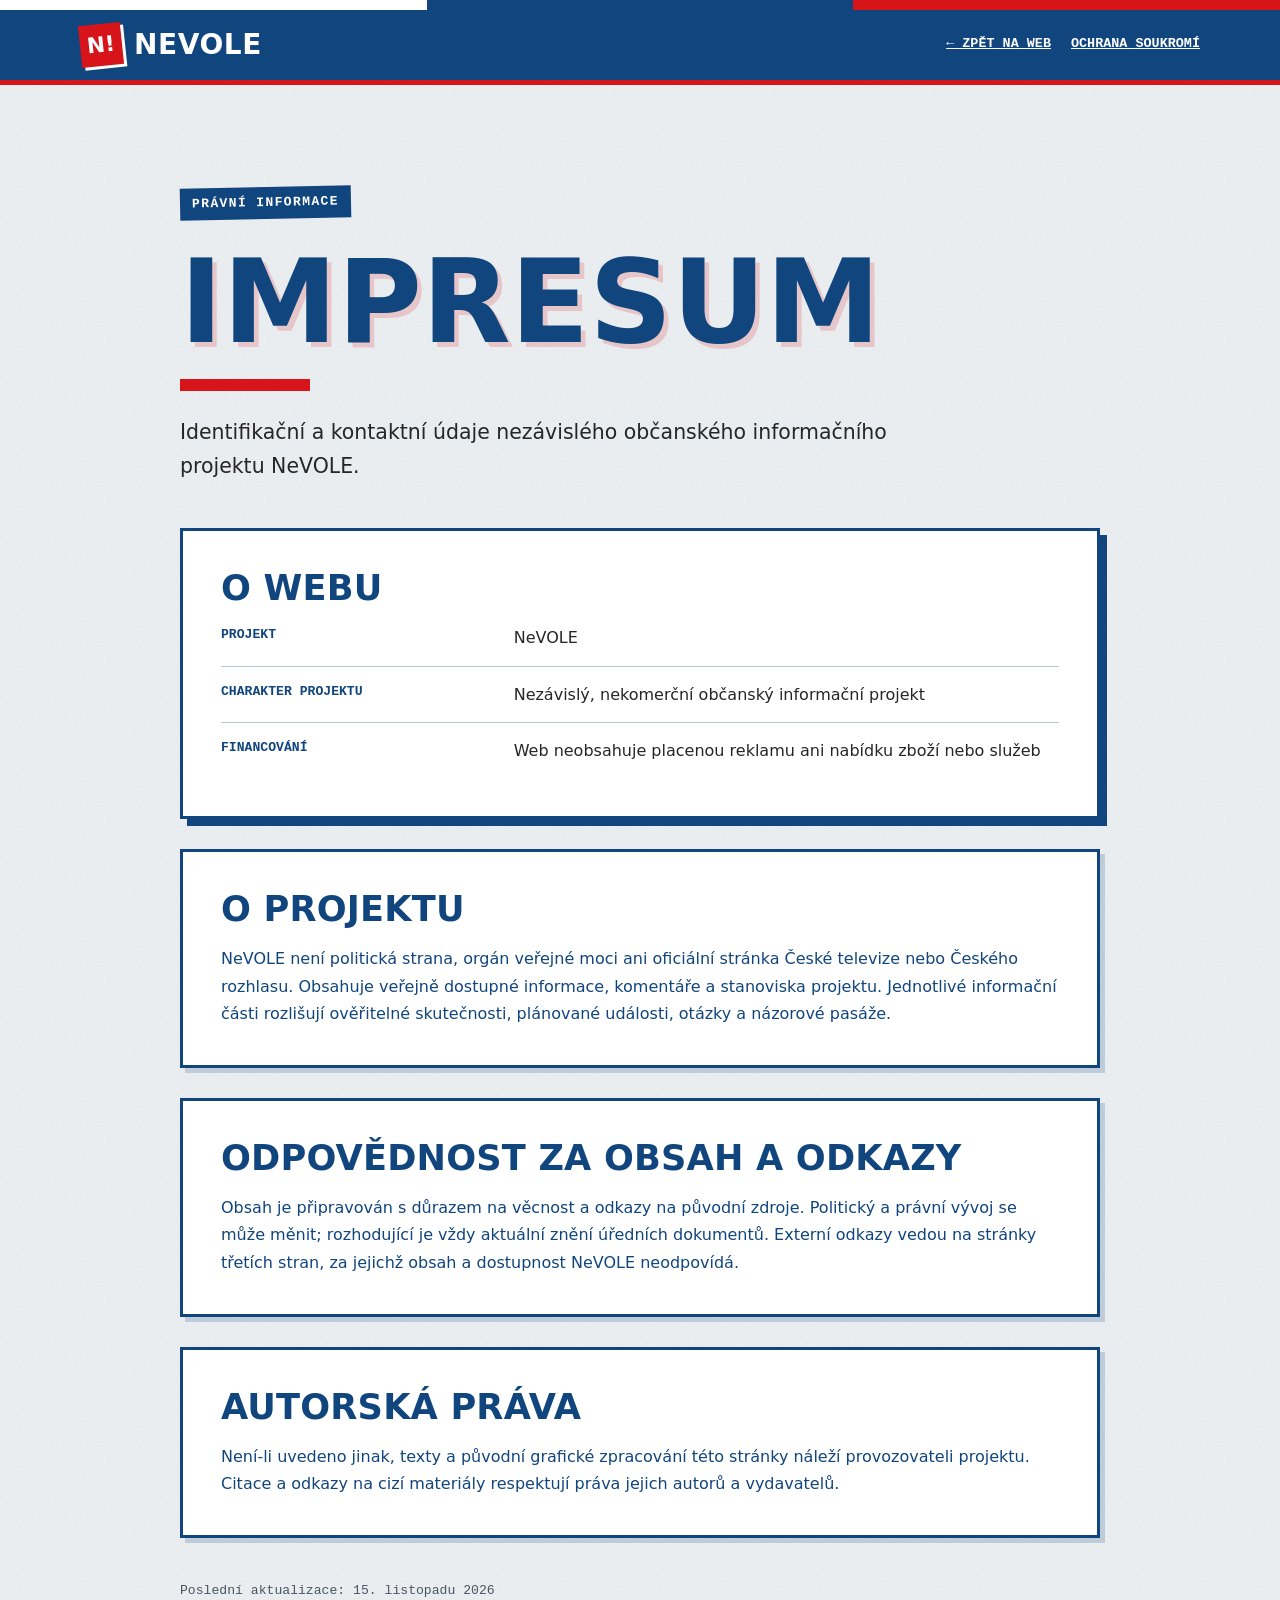
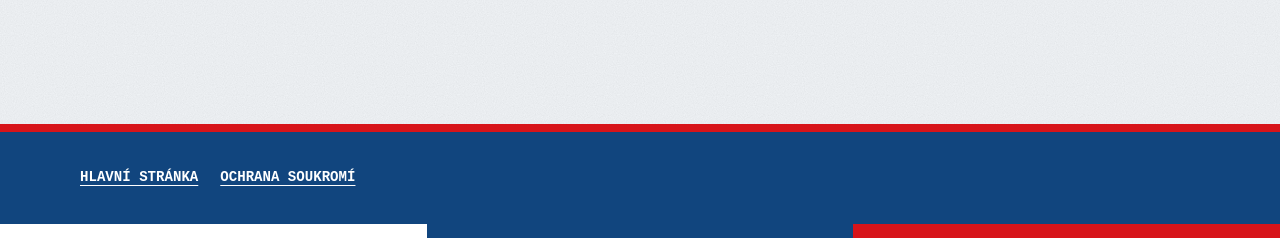
==== impresum.html @ c088b95d "Přidat impresum.html" ====
<!doctype html>
<html lang="cs">
<head>
  <meta charset="utf-8"><meta name="viewport" content="width=device-width, initial-scale=1"><meta name="theme-color" content="#11457e">
  <meta name="description" content="Identifikační a kontaktní údaje projektu NeVOLE."><meta name="robots" content="index,follow">
  <title>Impresum — NeVOLE</title><link rel="icon" type="image/svg+xml" href="favicon.svg"><link rel="stylesheet" href="styles.css">
</head>
<body class="legal-page">
  <a class="skip-link" href="#obsah">Přejít na obsah</a><div class="tricolor" aria-hidden="true"><span></span><span></span><span></span></div>
  <header class="site-header"><a class="brand" href="index.html" aria-label="NeVOLE – hlavní stránka"><span class="brand-mark">N!</span>NeVOLE</a><nav class="legal-top-nav" aria-label="Navigace"><a href="index.html">← Zpět na web</a><a href="ochrana-soukromi.html">Ochrana soukromí</a></nav></header>
  <main id="obsah" class="legal-main"><div class="container legal-container">
    <p class="section-kicker">Právní informace</p><h1>Impresum</h1><p class="legal-lead">Identifikační a kontaktní údaje nezávislého občanského informačního projektu NeVOLE.</p>
    <section class="legal-card" aria-labelledby="operatorTitle"><h2 id="operatorTitle">O webu</h2><dl class="legal-data"><div><dt>Projekt</dt><dd>NeVOLE</dd></div><div><dt>Charakter projektu</dt><dd>Nezávislý, nekomerční občanský informační projekt</dd></div><div><dt>Financování</dt><dd>Web neobsahuje placenou reklamu ani nabídku zboží nebo služeb</dd></div></dl></section>
    <section class="legal-section"><h2>O projektu</h2><p>NeVOLE není politická strana, orgán veřejné moci ani oficiální stránka České televize nebo Českého rozhlasu. Obsahuje veřejně dostupné informace, komentáře a stanoviska projektu. Jednotlivé informační části rozlišují ověřitelné skutečnosti, plánované události, otázky a názorové pasáže.</p></section>
    <section class="legal-section"><h2>Odpovědnost za obsah a odkazy</h2><p>Obsah je připravován s důrazem na věcnost a odkazy na původní zdroje. Politický a právní vývoj se může měnit; rozhodující je vždy aktuální znění úředních dokumentů. Externí odkazy vedou na stránky třetích stran, za jejichž obsah a dostupnost NeVOLE neodpovídá.</p></section>
    <section class="legal-section"><h2>Autorská práva</h2><p>Není-li uvedeno jinak, texty a původní grafické zpracování této stránky náleží provozovateli projektu. Citace a odkazy na cizí materiály respektují práva jejich autorů a vydavatelů.</p></section>
    <p class="legal-updated">Poslední aktualizace: 15. listopadu 2026</p>
  </div></main>
  <footer class="site-footer legal-footer"><div class="container"><nav class="legal-links" aria-label="Právní informace"><a href="index.html">Hlavní stránka</a><a href="ochrana-soukromi.html">Ochrana soukromí</a></nav></div></footer><div class="tricolor tricolor-bottom" aria-hidden="true"><span></span><span></span><span></span></div>
</body>
</html>
---- styles.css ----
/* NeVOLE 1.04 — „Plakát '89": revoluční plakátový styl v barvách české vlajky.
   Bílá, modrá Pantone 293 (#11457E), červená Pantone 485 (#D7141A).
   Žlutá patří výhradně dočasné výzvě nad hero.
   Bez externích fontů a bez sledování; vysoký kontrast zachován. */

/* Plakátové písmo: použije systémový Impact, pokud je k dispozici (bez umělého ztučnění). */
@font-face{
  font-family:"Plakat";
  src:local("Impact"),local("Haettenschweiler"),local("Anton");
  font-weight:400 900;
}

:root{
  --ink:#11457e;
  --paper:#ffffff;
  --paper-light:#ffffff;
  --red:#d7141a;
  --red-dark:#c21217;
  --blue:#11457e;
  --yellow:#ffd400;
  --text:#262626;
  --muted:#4a5563;
  --poster:"Plakat","Arial Narrow","Roboto Condensed","sans-serif-condensed",system-ui,sans-serif;
  --type:"Courier New",Courier,"Liberation Mono",ui-monospace,monospace;
  --body:Inter,ui-sans-serif,system-ui,-apple-system,"Segoe UI",Arial,sans-serif;
  --shadow:7px 7px 0 var(--ink);
  --tape:repeating-linear-gradient(-45deg,#fff 0 14px,var(--red) 14px 28px);
  --tape-yellow:repeating-linear-gradient(-45deg,var(--yellow) 0 14px,var(--ink) 14px 28px);
  --rays:repeating-conic-gradient(from 0deg at 82% 50%,var(--red) 0 7.5deg,var(--red-dark) 7.5deg 15deg);
}

*,*::before,*::after{box-sizing:border-box}
html{scroll-behavior:smooth;scroll-padding-top:92px}
body{
  margin:0;
  font-family:var(--body);
  color:var(--ink);
  line-height:1.7;
  overflow-x:clip;
  background-color:var(--paper);
  /* jemné zrno papíru */
  background-image:url("data:image/svg+xml,%3Csvg xmlns='http://www.w3.org/2000/svg' width='160' height='160'%3E%3Cfilter id='n'%3E%3CfeTurbulence type='fractalNoise' baseFrequency='.9' numOctaves='2' stitchTiles='stitch'/%3E%3CfeColorMatrix values='0 0 0 0 0 0 0 0 0 0 0 0 0 0 0 0 0 0 .07 0'/%3E%3C/filter%3E%3Crect width='160' height='160' filter='url(%23n)'/%3E%3C/svg%3E");
}
::selection{background:var(--red);color:#fff}
a{color:var(--blue)}
button{font:inherit}
button,a{touch-action:manipulation}
a:focus-visible,button:focus-visible,summary:focus-visible{
  outline:3px solid #fff;
  outline-offset:2px;
  box-shadow:0 0 0 9px var(--red);
}
p{margin:0 0 1.2rem}
h1,h2,h3{line-height:1.1;margin-top:0}
h2{
  font-family:var(--poster);
  font-weight:900;
  font-size:clamp(2.3rem,5.4vw,4.2rem);
  text-transform:uppercase;
  letter-spacing:.005em;
  line-height:1.06;
  margin:10px 0 28px;
}
h3{font-size:1.2rem;font-weight:800;margin:0 0 10px;letter-spacing:-.01em}
.container{width:min(1120px,calc(100% - 50px));margin-inline:auto}

.skip-link{position:absolute;transform:translateY(-150%);z-index:99;background:#fff;color:var(--ink);border:3px solid var(--ink);font-weight:800;padding:8px 15px}
.skip-link:focus{transform:none}

/* Trikolóra */
.tricolor{display:grid;grid-template-columns:repeat(3,1fr);height:10px}
.tricolor span:nth-child(1){background:#fff}
.tricolor span:nth-child(2){background:var(--blue)}
.tricolor span:nth-child(3){background:var(--red)}
.tricolor-bottom{height:14px}

/* Hlavička */
.site-header{
  position:sticky;top:0;z-index:10;
  background:var(--ink);color:var(--paper);
  border-bottom:5px solid var(--red);
  display:flex;align-items:center;justify-content:space-between;gap:16px;
  padding:11px max(25px,calc((100vw - 1120px)/2));
}
.brand{
  display:flex;align-items:center;gap:12px;
  font-family:var(--poster);font-weight:900;font-size:1.75rem;letter-spacing:.02em;
  text-transform:uppercase;text-decoration:none;color:var(--paper);
}
.brand-mark{
  display:grid;place-items:center;width:42px;height:42px;
  background:var(--red);color:#fff;
  font-size:1.35rem;letter-spacing:0;
  transform:rotate(-6deg);
  box-shadow:3px 3px 0 #fff;
}
.site-nav{display:flex;align-items:center;gap:6px}
.site-nav a{
  font-family:var(--type);font-size:.84rem;font-weight:700;
  text-transform:uppercase;letter-spacing:.06em;
  text-decoration:none;color:var(--paper);
  padding:6px 10px;
}
.site-nav a:hover,.site-nav a:focus-visible{background:#fff;color:var(--ink)}
.menu-toggle{
  display:none;cursor:pointer;
  background:#fff;color:var(--ink);
  border:0;padding:8px 14px;
  font-family:var(--type);font-weight:700;text-transform:uppercase;
  box-shadow:3px 3px 0 var(--red);
}

/* Dočasná výzva (vkládá script.js nad hero) */
.urgent{
  position:relative;
  background:var(--yellow);color:var(--ink);
  padding:clamp(48px,6vw,74px) 0;
}
.urgent::before,.urgent::after{
  content:"";position:absolute;left:0;right:0;height:14px;background:var(--tape-yellow);
}
.urgent::before{top:0}
.urgent::after{bottom:0}
.urgent h2{font-size:clamp(2.4rem,6.4vw,5rem);max-width:980px;margin:16px 0 22px}
.urgent .lead{max-width:780px;color:var(--ink);font-weight:500}
.urgent .section-kicker{background:var(--ink);color:var(--yellow)}
.urgent-button{
  display:inline-block;margin-top:8px;padding:14px 24px;
  background:var(--ink);color:#fff;
  font-family:var(--poster);font-size:1.3rem;font-weight:900;
  text-transform:uppercase;letter-spacing:.04em;text-decoration:none;
  box-shadow:6px 6px 0 var(--red);
  transition:transform .12s,box-shadow .12s;
}
.urgent-button:hover{transform:translate(-2px,-2px);box-shadow:9px 9px 0 var(--red)}
.urgent-button:active{transform:translate(4px,4px);box-shadow:2px 2px 0 var(--red)}
.urgent-rules{display:flex;flex-wrap:wrap;gap:14px 18px;list-style:none;margin:6px 0 26px;padding:0}
.urgent-rules li{
  padding:6px 16px;background:#fff;color:var(--ink);
  border:3px solid var(--ink);box-shadow:4px 4px 0 var(--ink);
  font-family:var(--poster);font-weight:900;font-size:1.35rem;
  text-transform:uppercase;letter-spacing:.04em;line-height:1.2;
}
.urgent-rules li:nth-child(odd){transform:rotate(-2deg)}
.urgent-rules li:nth-child(even){transform:rotate(1.5deg)}
.urgent-rules li:last-child{background:var(--red);color:#fff}
.urgent-small{display:block;margin-top:22px;font-family:var(--type);font-size:.8rem;font-weight:700;color:var(--ink)}

/* Hero: rudý plakát s paprsky */
.hero{background:var(--red);background-image:var(--rays);color:#fff;overflow:hidden;border-bottom:6px solid var(--ink)}
.hero-inner{min-height:560px;position:relative;display:flex;align-items:center;padding-block:70px}
.hero-copy{position:relative;z-index:2;max-width:860px;padding-right:80px}
.hero .eyebrow{
  display:inline-block;margin:0 0 30px;padding:7px 15px;
  background:#fff;color:var(--ink);
  font-family:var(--type);font-size:1rem;font-weight:700;
  text-transform:uppercase;letter-spacing:.07em;
  transform:rotate(-2.5deg);
  box-shadow:5px 5px 0 var(--ink);
}
.hero h1{
  font-family:var(--poster);font-weight:900;
  font-size:clamp(3.3rem,8.4vw,7.6rem);
  text-transform:uppercase;letter-spacing:.005em;line-height:1.02;
  color:#fff;margin:0 0 28px;
  text-shadow:.05em .05em 0 var(--ink);
}
.hero-underline{display:block;width:170px;height:12px;background:#fff;border:2px solid var(--ink);margin:0 0 28px}
.hero-lead{
  max-width:700px;margin:0;padding:16px 20px;
  background:var(--ink);color:#fff;
  font-size:clamp(1rem,1.8vw,1.25rem);font-weight:500;line-height:1.65;
  border-left:8px solid #fff;
}
.hero-keys{
  position:absolute;right:-55px;top:50%;z-index:1;
  width:clamp(230px,29vw,420px);height:auto;
  transform:translateY(-50%) rotate(4deg);
  transform-origin:50% 0;
  filter:drop-shadow(10px 12px 0 rgba(0,0,0,.45));
  pointer-events:none;
  animation:cinkani 3.2s ease-in-out infinite;
}
@keyframes cinkani{
  0%,100%{transform:translateY(-50%) rotate(5deg)}
  50%{transform:translateY(-50%) rotate(-4deg)}
}
@keyframes cinkani-mobil{
  0%,100%{transform:rotate(5deg)}
  50%{transform:rotate(-4deg)}
}

/* Stavový pruh */
.status-bar{position:relative;background:var(--ink);color:var(--paper);padding:20px 0 18px}
.status-bar::before{content:"";position:absolute;left:0;right:0;top:0;height:8px;background:var(--tape)}
.status-content{display:flex;justify-content:space-between;align-items:center;flex-wrap:wrap;gap:8px;padding-top:6px}
.status-content strong{font-family:var(--poster);font-weight:900;font-size:1.25rem;letter-spacing:.06em;color:#fff}
.status-content>span{font-family:var(--type);font-size:.84rem;color:#fff}
.status-dot{display:inline-block;width:13px;height:13px;border-radius:50%;background:#fff;margin-right:12px;animation:pulz 1.4s ease-in-out infinite}
@keyframes pulz{
  0%,100%{box-shadow:0 0 0 0 rgba(255,255,255,.8)}
  60%{box-shadow:0 0 0 10px rgba(255,255,255,0)}
}

/* Sekce */
.section{padding:clamp(58px,7.5vw,96px) 0;color:var(--ink)}
.section h2::after{content:"";display:block;width:110px;height:11px;background:var(--red);margin-top:16px}
.section-alt{background-color:rgba(17,69,126,.08);border-block:4px solid var(--ink)}
.section-kicker{
  display:inline-block;margin:0 0 12px;padding:5px 12px;
  background:var(--ink);color:var(--paper);
  font-family:var(--type);font-size:.82rem;font-weight:700;
  letter-spacing:.1em;text-transform:uppercase;
  transform:rotate(-1.2deg);
}
.lead{max-width:900px;font-size:clamp(1.06rem,1.65vw,1.25rem);color:var(--text);line-height:1.75}
.lead strong{background:var(--red);color:#fff;padding:1px 5px;box-decoration-break:clone;-webkit-box-decoration-break:clone}
.source-hint{font-family:var(--type);font-size:.84rem;color:var(--muted);margin-top:28px}

/* Dnešní akce a společné odjezdy */
.today-events{position:relative;background:#fff;border-bottom:4px solid var(--ink)}
.event-featured-grid{display:grid;grid-template-columns:repeat(2,minmax(0,1fr));gap:28px;margin:36px 0 42px}
.event-featured{position:relative;background:var(--ink);color:#fff;border:4px solid var(--ink);padding:30px;box-shadow:8px 8px 0 var(--red);transform:rotate(-.5deg)}
.event-featured.local{background:var(--red);box-shadow:8px 8px 0 var(--ink);transform:rotate(.5deg)}
.event-featured .event-city{display:inline-block;background:#fff;color:var(--ink);padding:4px 10px;font-family:var(--type);font-size:.82rem;font-weight:700;text-transform:uppercase}
.event-featured time{display:block;font-family:var(--poster);font-size:clamp(3.5rem,8vw,6rem);font-weight:900;line-height:1;margin:18px 0 8px}
.event-featured h3{font-family:var(--poster);font-size:1.8rem;text-transform:uppercase;margin-bottom:12px}
.event-featured p{color:#fff;margin-bottom:18px}.event-featured a{color:#fff;font-family:var(--type);font-weight:700;text-underline-offset:4px}
.departures-block{background:rgba(17,69,126,.08);border:3px solid var(--ink);padding:clamp(24px,4vw,38px);box-shadow:7px 7px 0 var(--ink)}
.departures-heading{display:flex;justify-content:space-between;align-items:end;gap:30px;margin-bottom:24px}
.departures-heading h3{font-family:var(--poster);font-size:clamp(1.8rem,4vw,3rem);text-transform:uppercase;margin:8px 0 0}
.departures-heading>p{max-width:430px;color:var(--text);font-size:.92rem;margin:0}
.departure-list{display:grid;grid-template-columns:repeat(2,minmax(0,1fr));gap:0 28px;list-style:none;margin:0 0 28px;padding:0;border-top:2px solid var(--ink)}
.departure-list li{display:flex;justify-content:space-between;gap:18px;padding:13px 0;border-bottom:2px solid rgba(17,69,126,.3)}
.departure-list strong{font-weight:850}.departure-list span{text-align:right;color:var(--text);font-size:.9rem}
.city-check{margin:0 0 26px;padding:14px 17px;background:#fff;border-left:8px solid var(--red);color:var(--text);font-size:.92rem}
.city-check strong{color:var(--ink)}
.map-button{display:inline-block;background:var(--red);color:#fff;padding:12px 18px;border:3px solid var(--ink);box-shadow:5px 5px 0 var(--ink);font-family:var(--poster);font-size:1.15rem;font-weight:900;text-transform:uppercase;text-decoration:none}
.map-button:hover{transform:translate(-2px,-2px);box-shadow:8px 8px 0 var(--ink)}

/* Společný „vylepený" vzhled karet */
.fact-card,.compare-card,.argument-card,.question-card,.source-grid a,details{
  background:var(--paper-light);
  border:3px solid var(--ink);
  box-shadow:var(--shadow);
}
.fact-card,.compare-card,.argument-card,.question-card,.source-grid a{transition:transform .14s,box-shadow .14s}
.fact-card:hover,.compare-card:hover,.argument-card:hover,.question-card:hover{
  transform:translate(-3px,-3px) rotate(0deg);
  box-shadow:11px 11px 0 var(--ink);
}

.fact-cards{display:grid;grid-template-columns:repeat(3,minmax(0,1fr));gap:26px;margin-top:36px}
.fact-card{padding:26px;border-top-width:12px;border-top-color:var(--blue)}
.fact-card.red{border-top-color:var(--red)}
.fact-card:nth-child(odd){transform:rotate(-.8deg)}
.fact-card:nth-child(even){transform:rotate(.7deg)}
.fact-card .fact-date{display:block;font-family:var(--poster);font-weight:900;font-size:3.1rem;line-height:1.05;color:var(--red);margin-bottom:14px}
.fact-card h3{font-size:1.12rem;text-transform:uppercase;letter-spacing:.02em}
.fact-card p{font-size:.92rem;color:var(--text);margin:0}

/* Chronologie */
.timeline{display:grid;grid-template-columns:repeat(2,minmax(0,1fr));column-gap:50px;row-gap:0;margin-top:38px}
.timeline-item{border-left:5px solid var(--ink);padding:0 0 32px 26px;position:relative}
.timeline-item::before{
  content:"";position:absolute;left:-11px;top:4px;
  width:17px;height:17px;background:var(--red);
  border:3px solid var(--ink);transform:rotate(45deg);
}
.timeline-item time{
  display:inline-block;padding:2px 8px;
  background:var(--red);color:#fff;
  font-family:var(--type);font-weight:700;font-size:.8rem;
  text-transform:uppercase;letter-spacing:.05em;
}
.timeline-item h3{font-size:1.18rem;margin:8px 0 8px}
.timeline-item p{font-size:.92rem;color:var(--text);margin:0}
.timeline-item.planned{border-left-style:dashed}
.timeline-item.planned::before{background:#fff}
.timeline-item.planned time{background:#fff;color:var(--ink);box-shadow:inset 0 0 0 2px var(--ink)}

/* Tmavá sekce: peníze */
.section-dark{position:relative;background:var(--ink);color:#fff}
.section-dark::before,.section-dark::after{content:"";position:absolute;left:0;right:0;height:12px;background:var(--tape)}
.section-dark::before{top:0}
.section-dark::after{bottom:0}
.section-dark .section-kicker{background:#fff;color:var(--ink)}
.section-dark h2{font-size:clamp(2.5rem,7vw,5.8rem);color:#fff}
.section-dark h2::after{background:var(--red)}
.section-dark p{color:#fff}
.section-dark .lead{color:#fff}
.section-dark p strong{background:#fff;color:var(--ink);padding:1px 5px;box-decoration-break:clone;-webkit-box-decoration-break:clone}
.money-accent{background:#fff;color:var(--red);padding:0 .12em;box-decoration-break:clone;-webkit-box-decoration-break:clone}
.compare-grid{display:grid;grid-template-columns:repeat(2,minmax(0,1fr));gap:26px;margin:36px 0}
.compare-card{padding:28px;color:var(--ink)}
.section-dark .compare-card{border-color:#fff;box-shadow:7px 7px 0 var(--red)}
.section-dark .compare-card:hover{box-shadow:11px 11px 0 var(--red)}
.section-dark .compare-card h3,.section-dark .compare-card p{color:var(--ink)}
.compare-card.light{background:var(--red)}
.section-dark .compare-card.light{box-shadow:7px 7px 0 #fff}
.section-dark .compare-card.light:hover{box-shadow:11px 11px 0 #fff}
.section-dark .compare-card.light h3,.section-dark .compare-card.light p{color:#fff}
.compare-card:nth-child(odd),.argument-card:nth-child(odd){transform:rotate(-.6deg)}
.compare-card:nth-child(even),.argument-card:nth-child(even){transform:rotate(.6deg)}
.compare-card h3,.argument-card h3{
  font-family:var(--poster);font-weight:900;font-size:1.75rem;
  text-transform:uppercase;letter-spacing:.02em;line-height:1.15;margin-bottom:14px;
}
.compare-card p{font-size:1rem;line-height:1.7;margin:0}
.large-quote{
  margin:30px 0;padding:14px 26px;
  border-left:12px solid #fff;
  font-family:var(--poster);font-weight:900;
  font-size:clamp(1.6rem,3.6vw,2.7rem);
  text-transform:uppercase;letter-spacing:.01em;line-height:1.2;
  color:#fff;
}

/* Argumenty */
.argument-card{padding:28px;border-top-width:12px;border-top-color:var(--blue);color:var(--ink)}
.argument-card.red{border-top-color:var(--red)}
.argument-card ul{margin:0;padding-left:0;list-style:none}
.argument-card li{position:relative;margin-bottom:10px;padding-left:26px;color:var(--text)}
.argument-card li::before{content:"";position:absolute;left:0;top:.5em;width:12px;height:12px;background:var(--blue)}
.argument-card.red li::before{background:var(--red)}
.argument-card p{color:var(--text);margin:0}
.takeaway{
  margin-top:32px;padding:22px 26px;
  background:var(--ink);color:#fff;
  border-left:12px solid var(--red);
  font-size:1.1rem;font-weight:800;
  transform:rotate(-.5deg);
  box-shadow:7px 7px 0 var(--red);
}

/* Otázky */
.question-grid{display:grid;grid-template-columns:repeat(2,minmax(0,1fr));gap:26px;margin-top:32px}
.question-card{padding:24px 26px}
.question-card:nth-child(4n+1),.question-card:nth-child(4n+4){transform:rotate(-.6deg)}
.question-card:nth-child(4n+2),.question-card:nth-child(4n+3){transform:rotate(.6deg)}
.question-card span{display:block;font-family:var(--poster);font-weight:900;font-size:3.2rem;line-height:1;color:var(--red)}
.question-card h3{margin:8px 0;font-size:1.3rem}
.question-card p{font-size:.94rem;color:var(--text);margin:0}

/* Prohlášení: rudý manifest */
.section-statement{background:var(--red);background-image:var(--rays);color:#fff;border-block:6px solid var(--ink)}
.section-statement .section-kicker{background:var(--ink);color:#fff}
.section-statement h2{
  font-size:clamp(4rem,13vw,11rem);line-height:1;color:#fff;
  text-shadow:.05em .05em 0 var(--ink);
  margin-bottom:36px;
}
.section-statement h2::after{background:#fff;border:2px solid var(--ink);height:14px;width:170px;margin-top:22px}
.section-statement p{max-width:900px;color:#fff;font-size:1.12rem;font-weight:500;line-height:1.85}
.section-statement .statement-signoff{
  display:inline-block;max-width:none;margin-top:26px;padding:14px 22px;
  background:var(--ink);color:#fff;
  font-family:var(--poster);font-weight:900;
  font-size:clamp(1.5rem,3.2vw,2.4rem);
  text-transform:uppercase;letter-spacing:.03em;line-height:1.2;
  transform:rotate(-1.5deg);
  box-shadow:7px 7px 0 #fff;
}

/* FAQ */
details{margin-bottom:16px;box-shadow:5px 5px 0 var(--ink)}
summary{
  position:relative;cursor:pointer;list-style:none;
  padding:16px 56px 16px 20px;
  font-size:1.06rem;font-weight:800;color:var(--ink);
}
summary::-webkit-details-marker{display:none}
summary::after{
  content:"+";position:absolute;right:16px;top:50%;transform:translateY(-50%);
  font-family:var(--poster);font-size:2rem;line-height:1;color:var(--red);
}
details[open] summary{background:var(--ink);color:#fff}
details[open] summary::after{content:"–";color:#fff}
summary:hover,details[open] summary:hover{background:var(--red);color:#fff}
summary:hover::after{color:#fff}
details p{font-size:.98rem;color:var(--text);padding:16px 20px;margin:0}

/* Zdroje */
.source-grid{display:grid;grid-template-columns:repeat(2,minmax(0,1fr));gap:22px;margin:32px 0}
.source-grid a{display:block;padding:18px 22px;color:var(--ink);text-decoration:none;border-left-width:12px}
.source-grid a:hover,.source-grid a:focus-visible{
  background:var(--ink);color:#fff;
  transform:translate(-3px,-3px);
  box-shadow:11px 11px 0 var(--red);
}
.source-grid strong{display:block;font-size:1.05rem;font-weight:800;text-transform:uppercase;letter-spacing:.02em}
.source-grid span{display:block;font-family:var(--type);font-size:.84rem;margin-top:4px}

/* Patička */
.site-footer{background:var(--ink);color:#fff;padding:56px 0;border-top:8px solid var(--red)}
.site-footer a{color:#fff}
.footer-inner{display:flex;justify-content:space-between;gap:40px;flex-wrap:wrap}
.footer-brand{
  display:inline-block;margin-bottom:10px;
  font-family:var(--poster);font-weight:900;font-size:3.4rem;line-height:1;
  text-transform:uppercase;letter-spacing:.02em;text-decoration:none;
  color:#fff!important;
}
.site-footer p,.site-footer small{color:#fff}
.site-footer small{font-family:var(--type);font-size:.8rem}
.site-footer h2{font-family:var(--type);font-size:.9rem;letter-spacing:.1em;color:#fff;margin:0 0 12px}
.share-button{
  margin-top:20px;padding:11px 20px;cursor:pointer;
  background:var(--red);color:#fff;border:3px solid #fff;
  font-family:var(--poster);font-size:1.2rem;font-weight:900;
  text-transform:uppercase;letter-spacing:.04em;
  box-shadow:5px 5px 0 #fff;
  transition:transform .12s,box-shadow .12s;
}
.share-button:hover{transform:translate(-2px,-2px);box-shadow:8px 8px 0 #fff}
.share-button:active{transform:translate(3px,3px);box-shadow:2px 2px 0 #fff}
.share-feedback{font-family:var(--type);font-size:.82rem;margin-top:12px}

/* Právní stránky a odkazy v patičce */
.legal-links{display:flex;flex-wrap:wrap;gap:10px 22px;margin-top:22px}
.legal-links a{font-family:var(--type);font-size:.88rem;font-weight:700;text-transform:uppercase;text-underline-offset:4px}
.legal-top-nav{display:flex;align-items:center;gap:20px}
.legal-top-nav a{color:#fff;font-family:var(--type);font-size:.84rem;font-weight:700;text-transform:uppercase}
.legal-main{padding:clamp(54px,8vw,105px) 0;background:rgba(17,69,126,.05)}
.legal-container{max-width:920px}
.legal-main h1{font-family:var(--poster);font-size:clamp(3.4rem,9vw,7.2rem);line-height:1;text-transform:uppercase;margin:14px 0 24px;text-shadow:.04em .04em 0 rgba(215,20,26,.18)}
.legal-main h1::after{content:"";display:block;width:130px;height:12px;background:var(--red);margin-top:18px}
.legal-lead{max-width:760px;font-size:clamp(1.08rem,2vw,1.28rem);color:var(--text);margin-bottom:44px}
.legal-card,.legal-section{background:#fff;border:3px solid var(--ink);box-shadow:7px 7px 0 var(--ink);padding:clamp(24px,4vw,38px);margin:0 0 30px}
.legal-section{box-shadow:5px 5px 0 rgba(17,69,126,.2)}
.legal-card h2,.legal-section h2{font-family:var(--poster);font-size:clamp(1.6rem,3vw,2.2rem);text-transform:uppercase;margin:0 0 18px}
.legal-card p:last-child,.legal-section p:last-child{margin-bottom:0}
.legal-data{margin:0}
.legal-data>div{display:grid;grid-template-columns:minmax(180px,.75fr) 1.5fr;gap:20px;padding:14px 0;border-top:1px solid rgba(17,69,126,.3)}
.legal-data>div:first-child{border-top:0;padding-top:0}
.legal-data dt{font-family:var(--type);font-size:.82rem;font-weight:700;text-transform:uppercase}
.legal-data dd{margin:0;color:var(--text)}
.legal-placeholder{display:inline;background:#fff1a8;color:#5b4500;padding:3px 7px;border:2px dashed #8b6b00}
.privacy-summary{display:grid;grid-template-columns:repeat(3,1fr);gap:18px;margin:0 0 34px}
.privacy-summary div{background:var(--ink);color:#fff;border-left:8px solid var(--red);padding:20px}
.privacy-summary strong,.privacy-summary span{display:block}.privacy-summary strong{font-size:1.05rem;margin-bottom:5px}.privacy-summary span{font-size:.88rem}
.legal-updated{font-family:var(--type);font-size:.82rem;color:var(--muted);margin-top:42px}
.legal-footer{padding:34px 0}
.legal-footer .legal-links{margin:0}

/* Tablet */
@media(max-width:920px){
  .hero-copy{max-width:750px;padding-right:95px}
  .hero-keys{width:300px;right:-90px;opacity:.6}
  .site-nav{gap:0}
  .site-nav a{font-size:.76rem;padding:6px 7px}
  .fact-cards{gap:20px}
}

/* Mobil */
@media(max-width:680px){
  .container{width:calc(100% - 36px)}
  .site-header{padding:10px 18px;flex-wrap:wrap}
  .menu-toggle{display:block}
  .site-nav{display:none;width:100%;flex-direction:column;align-items:stretch;gap:0;padding:6px 0 8px}
  .site-nav.open{display:flex}
  .site-nav a{padding:11px 8px;font-size:.98rem;border-top:1px solid rgba(255,255,255,.3)}
  .hero-inner{min-height:0;padding-block:52px 64px;display:block}
  .hero-copy{max-width:none;padding-right:0}
  .hero h1{font-size:clamp(2.9rem,14.5vw,5rem)}
  .hero-lead{max-width:100%}
  .hero-keys{
    position:relative;display:block;right:auto;top:auto;
    width:min(62vw,250px);height:auto;
    margin:18px -12px -90px auto;opacity:.95;
    transform:rotate(4deg);
    animation-name:cinkani-mobil;
  }
  .fact-cards,.timeline,.compare-grid,.question-grid,.source-grid{grid-template-columns:1fr}
  .section{padding:50px 0}
  .fact-card,.compare-card,.argument-card{padding:22px}
  .timeline{margin-top:26px}
  .timeline-item{padding-bottom:26px}
  .section-dark h2{font-size:2.7rem}
  .urgent{padding:46px 0}
  .urgent h2{font-size:2.7rem}
  .status-content{align-items:flex-start;flex-direction:column}
  .footer-inner{flex-direction:column}
  .section-statement h2{font-size:clamp(3.6rem,19vw,5.5rem)}
  .event-featured-grid,.departure-list{grid-template-columns:1fr}.departures-heading{display:block}.departures-heading>p{margin-top:14px}.departure-list li{display:block}.departure-list span{display:block;text-align:left;margin-top:3px}
  .legal-top-nav{gap:10px}.legal-top-nav a{font-size:.7rem}.legal-top-nav a:last-child{display:none}
  .privacy-summary{grid-template-columns:1fr}.legal-data>div{grid-template-columns:1fr;gap:4px}
}

@media(prefers-reduced-motion:reduce){
  html{scroll-behavior:auto}
  .hero-keys,.status-dot{animation:none}
  *,*::before,*::after{transition:none!important}
}

@media print{
  .site-header{position:static}
  .hero-keys,.status-dot{animation:none}
}
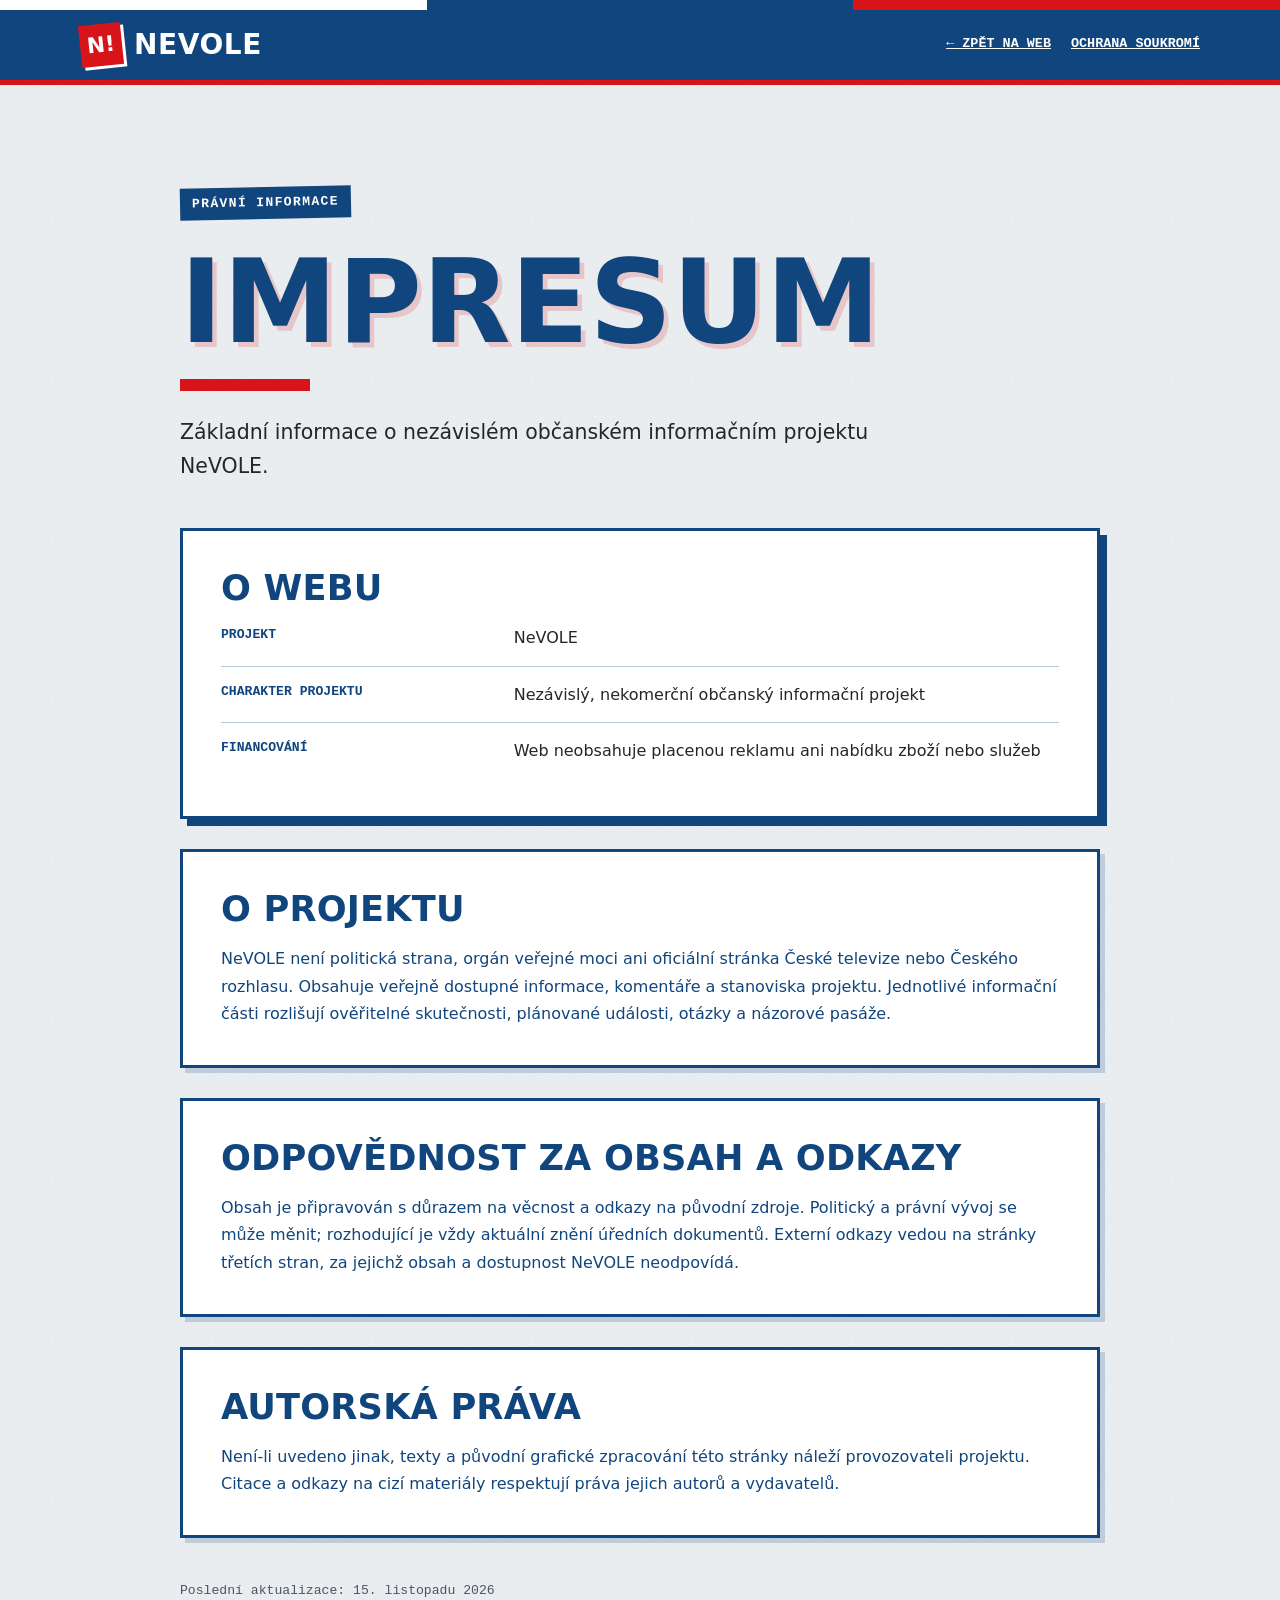
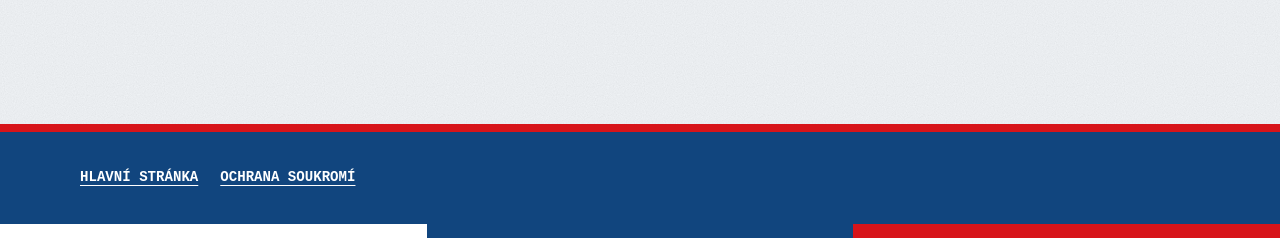
==== commit 7254f5fb: "Aktualizovat Letnou, debatu a zabezpečení webu" ====
--- a/impresum.html
+++ b/impresum.html
@@ -1,15 +1,15 @@
 <!doctype html>
 <html lang="cs">
 <head>
-  <meta charset="utf-8"><meta name="viewport" content="width=device-width, initial-scale=1"><meta name="theme-color" content="#11457e">
-  <meta name="description" content="Identifikační a kontaktní údaje projektu NeVOLE."><meta name="robots" content="index,follow">
+  <meta charset="utf-8"><meta http-equiv="Content-Security-Policy" content="default-src 'self'; script-src 'self'; style-src 'self'; img-src 'self' data:; connect-src 'none'; object-src 'none'; base-uri 'none'; form-action 'none'; frame-src 'none'; upgrade-insecure-requests"><meta name="viewport" content="width=device-width, initial-scale=1"><meta name="theme-color" content="#11457e">
+  <meta name="description" content="Informace o nezávislém občanském projektu NeVOLE."><meta name="referrer" content="strict-origin-when-cross-origin"><meta name="robots" content="index,follow">
   <title>Impresum — NeVOLE</title><link rel="icon" type="image/svg+xml" href="favicon.svg"><link rel="stylesheet" href="styles.css">
 </head>
 <body class="legal-page">
   <a class="skip-link" href="#obsah">Přejít na obsah</a><div class="tricolor" aria-hidden="true"><span></span><span></span><span></span></div>
   <header class="site-header"><a class="brand" href="index.html" aria-label="NeVOLE – hlavní stránka"><span class="brand-mark">N!</span>NeVOLE</a><nav class="legal-top-nav" aria-label="Navigace"><a href="index.html">← Zpět na web</a><a href="ochrana-soukromi.html">Ochrana soukromí</a></nav></header>
   <main id="obsah" class="legal-main"><div class="container legal-container">
-    <p class="section-kicker">Právní informace</p><h1>Impresum</h1><p class="legal-lead">Identifikační a kontaktní údaje nezávislého občanského informačního projektu NeVOLE.</p>
+    <p class="section-kicker">Právní informace</p><h1>Impresum</h1><p class="legal-lead">Základní informace o nezávislém občanském informačním projektu NeVOLE.</p>
     <section class="legal-card" aria-labelledby="operatorTitle"><h2 id="operatorTitle">O webu</h2><dl class="legal-data"><div><dt>Projekt</dt><dd>NeVOLE</dd></div><div><dt>Charakter projektu</dt><dd>Nezávislý, nekomerční občanský informační projekt</dd></div><div><dt>Financování</dt><dd>Web neobsahuje placenou reklamu ani nabídku zboží nebo služeb</dd></div></dl></section>
     <section class="legal-section"><h2>O projektu</h2><p>NeVOLE není politická strana, orgán veřejné moci ani oficiální stránka České televize nebo Českého rozhlasu. Obsahuje veřejně dostupné informace, komentáře a stanoviska projektu. Jednotlivé informační části rozlišují ověřitelné skutečnosti, plánované události, otázky a názorové pasáže.</p></section>
     <section class="legal-section"><h2>Odpovědnost za obsah a odkazy</h2><p>Obsah je připravován s důrazem na věcnost a odkazy na původní zdroje. Politický a právní vývoj se může měnit; rozhodující je vždy aktuální znění úředních dokumentů. Externí odkazy vedou na stránky třetích stran, za jejichž obsah a dostupnost NeVOLE neodpovídá.</p></section>
@@ -19,4 +19,3 @@
   <footer class="site-footer legal-footer"><div class="container"><nav class="legal-links" aria-label="Právní informace"><a href="index.html">Hlavní stránka</a><a href="ochrana-soukromi.html">Ochrana soukromí</a></nav></div></footer><div class="tricolor tricolor-bottom" aria-hidden="true"><span></span><span></span><span></span></div>
 </body>
 </html>
-
--- a/styles.css
+++ b/styles.css
@@ -110,7 +110,7 @@
   box-shadow:3px 3px 0 var(--red);
 }
 
-/* Dočasná výzva (vkládá script.js nad hero) */
+/* Žlutý informační panel (trvale v HTML nad hero) */
 .urgent{
   position:relative;
   background:var(--yellow);color:var(--ink);
@@ -217,27 +217,6 @@
 .lead strong{background:var(--red);color:#fff;padding:1px 5px;box-decoration-break:clone;-webkit-box-decoration-break:clone}
 .source-hint{font-family:var(--type);font-size:.84rem;color:var(--muted);margin-top:28px}
 
-/* Dnešní akce a společné odjezdy */
-.today-events{position:relative;background:#fff;border-bottom:4px solid var(--ink)}
-.event-featured-grid{display:grid;grid-template-columns:repeat(2,minmax(0,1fr));gap:28px;margin:36px 0 42px}
-.event-featured{position:relative;background:var(--ink);color:#fff;border:4px solid var(--ink);padding:30px;box-shadow:8px 8px 0 var(--red);transform:rotate(-.5deg)}
-.event-featured.local{background:var(--red);box-shadow:8px 8px 0 var(--ink);transform:rotate(.5deg)}
-.event-featured .event-city{display:inline-block;background:#fff;color:var(--ink);padding:4px 10px;font-family:var(--type);font-size:.82rem;font-weight:700;text-transform:uppercase}
-.event-featured time{display:block;font-family:var(--poster);font-size:clamp(3.5rem,8vw,6rem);font-weight:900;line-height:1;margin:18px 0 8px}
-.event-featured h3{font-family:var(--poster);font-size:1.8rem;text-transform:uppercase;margin-bottom:12px}
-.event-featured p{color:#fff;margin-bottom:18px}.event-featured a{color:#fff;font-family:var(--type);font-weight:700;text-underline-offset:4px}
-.departures-block{background:rgba(17,69,126,.08);border:3px solid var(--ink);padding:clamp(24px,4vw,38px);box-shadow:7px 7px 0 var(--ink)}
-.departures-heading{display:flex;justify-content:space-between;align-items:end;gap:30px;margin-bottom:24px}
-.departures-heading h3{font-family:var(--poster);font-size:clamp(1.8rem,4vw,3rem);text-transform:uppercase;margin:8px 0 0}
-.departures-heading>p{max-width:430px;color:var(--text);font-size:.92rem;margin:0}
-.departure-list{display:grid;grid-template-columns:repeat(2,minmax(0,1fr));gap:0 28px;list-style:none;margin:0 0 28px;padding:0;border-top:2px solid var(--ink)}
-.departure-list li{display:flex;justify-content:space-between;gap:18px;padding:13px 0;border-bottom:2px solid rgba(17,69,126,.3)}
-.departure-list strong{font-weight:850}.departure-list span{text-align:right;color:var(--text);font-size:.9rem}
-.city-check{margin:0 0 26px;padding:14px 17px;background:#fff;border-left:8px solid var(--red);color:var(--text);font-size:.92rem}
-.city-check strong{color:var(--ink)}
-.map-button{display:inline-block;background:var(--red);color:#fff;padding:12px 18px;border:3px solid var(--ink);box-shadow:5px 5px 0 var(--ink);font-family:var(--poster);font-size:1.15rem;font-weight:900;text-transform:uppercase;text-decoration:none}
-.map-button:hover{transform:translate(-2px,-2px);box-shadow:8px 8px 0 var(--ink)}
-
 /* Společný „vylepený" vzhled karet */
 .fact-card,.compare-card,.argument-card,.question-card,.source-grid a,details{
   background:var(--paper-light);
@@ -278,7 +257,6 @@
 .timeline-item.planned{border-left-style:dashed}
 .timeline-item.planned::before{background:#fff}
 .timeline-item.planned time{background:#fff;color:var(--ink);box-shadow:inset 0 0 0 2px var(--ink)}
-
 /* Tmavá sekce: peníze */
 .section-dark{position:relative;background:var(--ink);color:#fff}
 .section-dark::before,.section-dark::after{content:"";position:absolute;left:0;right:0;height:12px;background:var(--tape)}
@@ -352,16 +330,6 @@
 }
 .section-statement h2::after{background:#fff;border:2px solid var(--ink);height:14px;width:170px;margin-top:22px}
 .section-statement p{max-width:900px;color:#fff;font-size:1.12rem;font-weight:500;line-height:1.85}
-.section-statement .statement-signoff{
-  display:inline-block;max-width:none;margin-top:26px;padding:14px 22px;
-  background:var(--ink);color:#fff;
-  font-family:var(--poster);font-weight:900;
-  font-size:clamp(1.5rem,3.2vw,2.4rem);
-  text-transform:uppercase;letter-spacing:.03em;line-height:1.2;
-  transform:rotate(-1.5deg);
-  box-shadow:7px 7px 0 #fff;
-}
-
 /* FAQ */
 details{margin-bottom:16px;box-shadow:5px 5px 0 var(--ink)}
 summary{
@@ -403,9 +371,8 @@
 }
 .site-footer p,.site-footer small{color:#fff}
 .site-footer small{font-family:var(--type);font-size:.8rem}
-.site-footer h2{font-family:var(--type);font-size:.9rem;letter-spacing:.1em;color:#fff;margin:0 0 12px}
 .share-button{
-  margin-top:20px;padding:11px 20px;cursor:pointer;
+  margin-top:0;padding:11px 20px;cursor:pointer;
   background:var(--red);color:#fff;border:3px solid #fff;
   font-family:var(--poster);font-size:1.2rem;font-weight:900;
   text-transform:uppercase;letter-spacing:.04em;
@@ -415,7 +382,6 @@
 .share-button:hover{transform:translate(-2px,-2px);box-shadow:8px 8px 0 #fff}
 .share-button:active{transform:translate(3px,3px);box-shadow:2px 2px 0 #fff}
 .share-feedback{font-family:var(--type);font-size:.82rem;margin-top:12px}
-
 /* Právní stránky a odkazy v patičce */
 .legal-links{display:flex;flex-wrap:wrap;gap:10px 22px;margin-top:22px}
 .legal-links a{font-family:var(--type);font-size:.88rem;font-weight:700;text-transform:uppercase;text-underline-offset:4px}
@@ -482,7 +448,6 @@
   .status-content{align-items:flex-start;flex-direction:column}
   .footer-inner{flex-direction:column}
   .section-statement h2{font-size:clamp(3.6rem,19vw,5.5rem)}
-  .event-featured-grid,.departure-list{grid-template-columns:1fr}.departures-heading{display:block}.departures-heading>p{margin-top:14px}.departure-list li{display:block}.departure-list span{display:block;text-align:left;margin-top:3px}
   .legal-top-nav{gap:10px}.legal-top-nav a{font-size:.7rem}.legal-top-nav a:last-child{display:none}
   .privacy-summary{grid-template-columns:1fr}.legal-data>div{grid-template-columns:1fr;gap:4px}
 }
@@ -497,4 +462,3 @@
   .site-header{position:static}
   .hero-keys,.status-dot{animation:none}
 }
-
